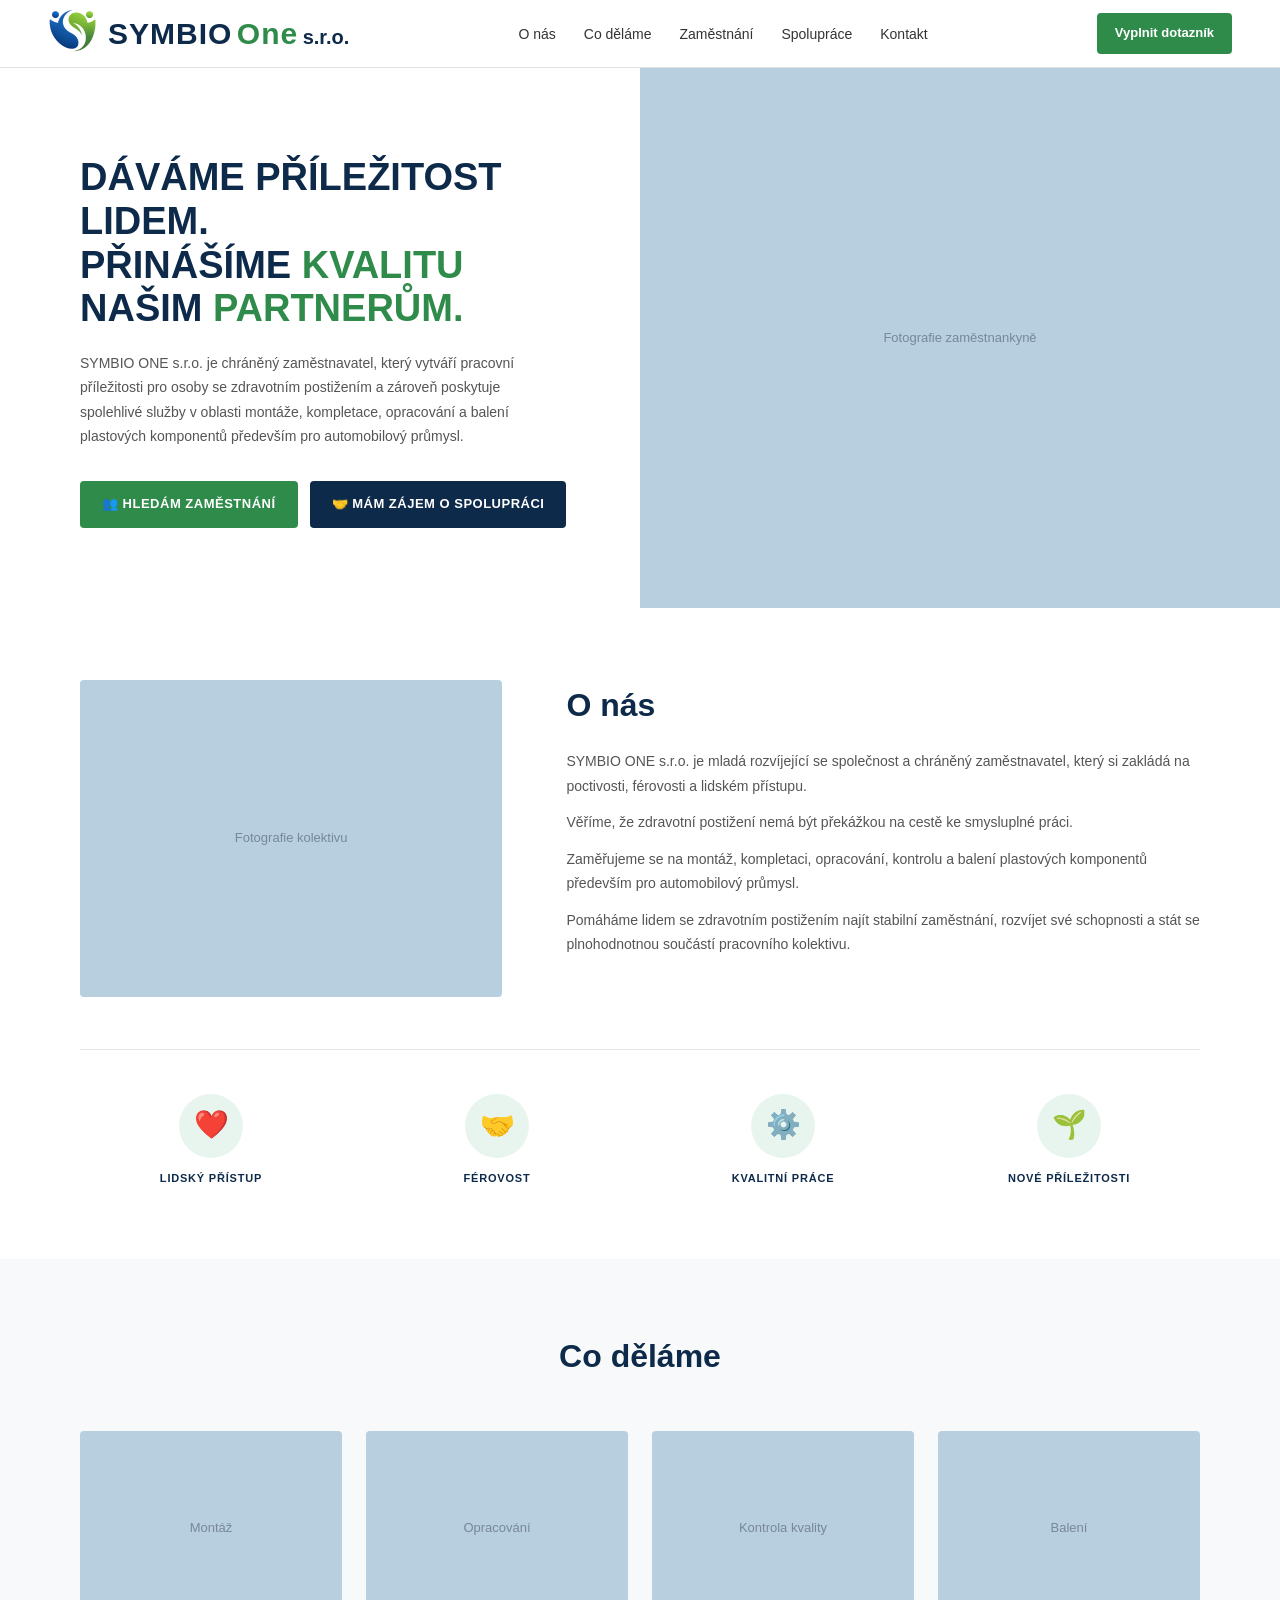
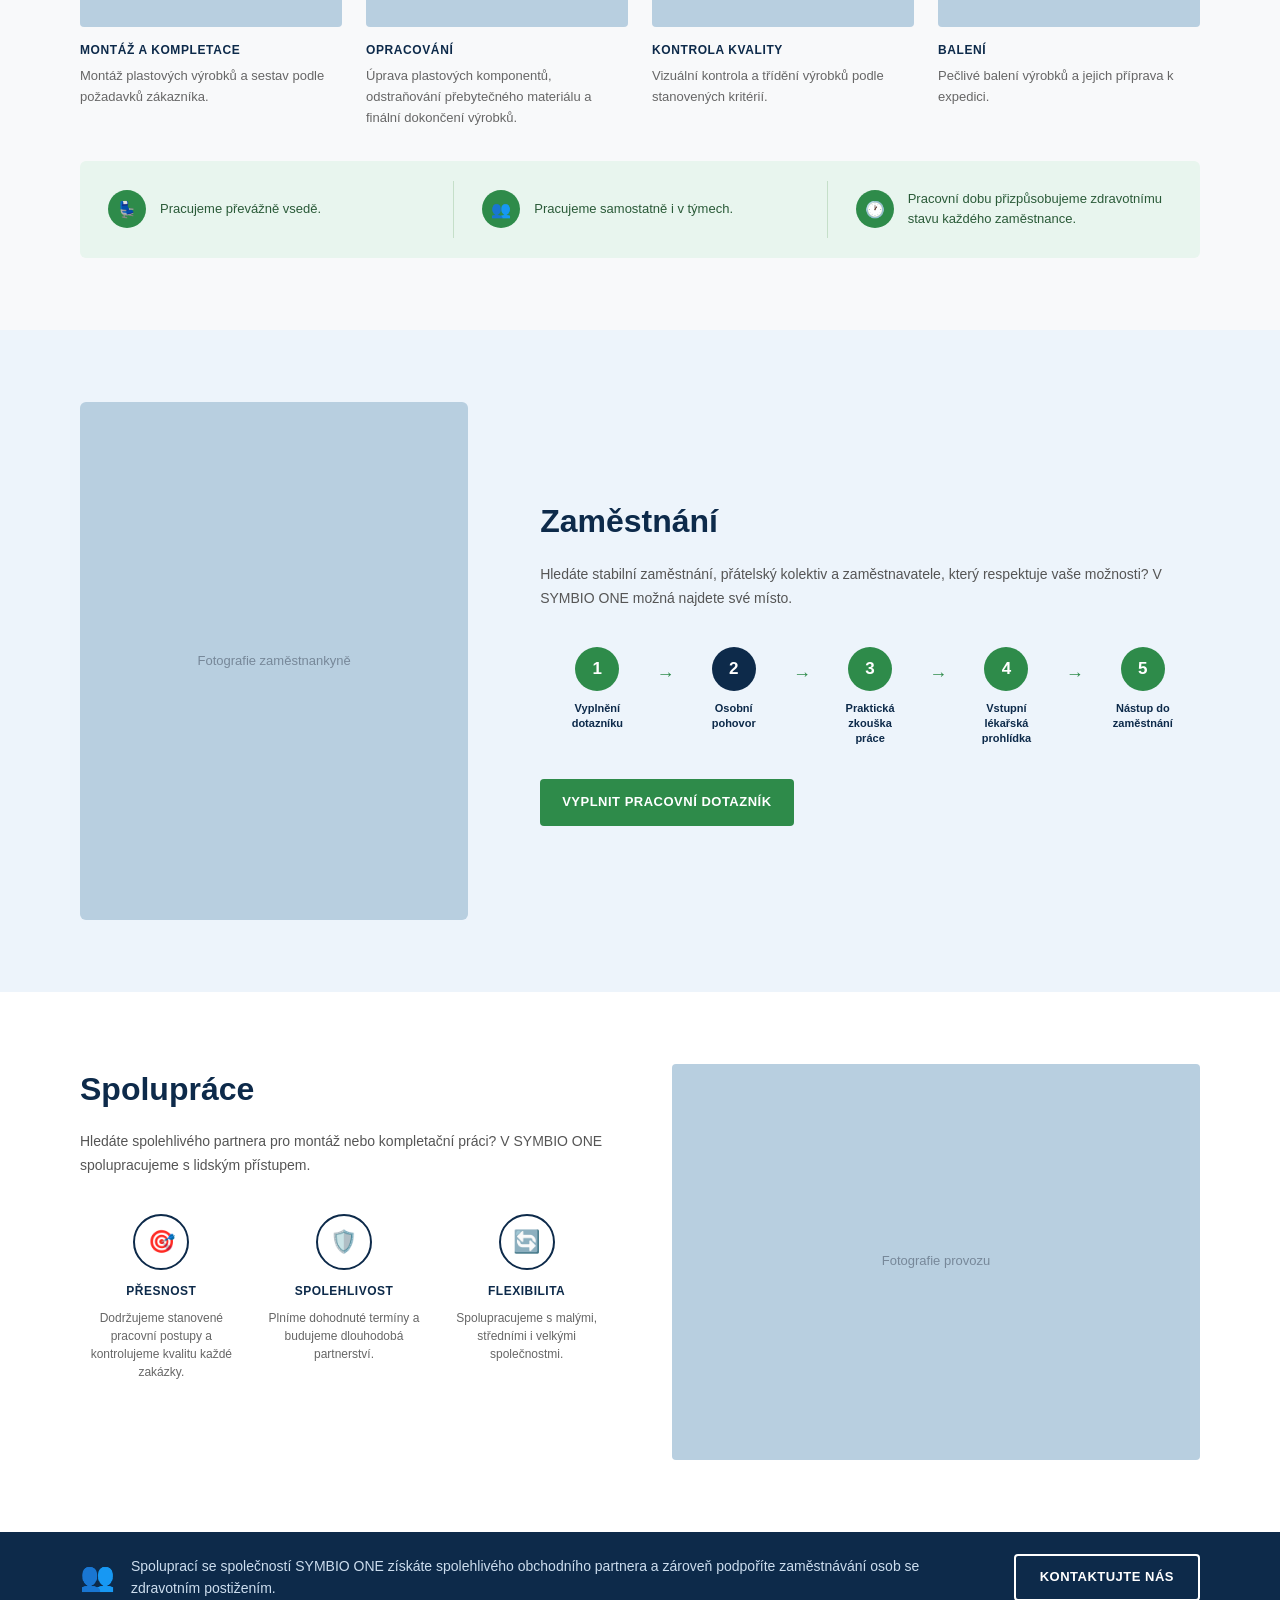
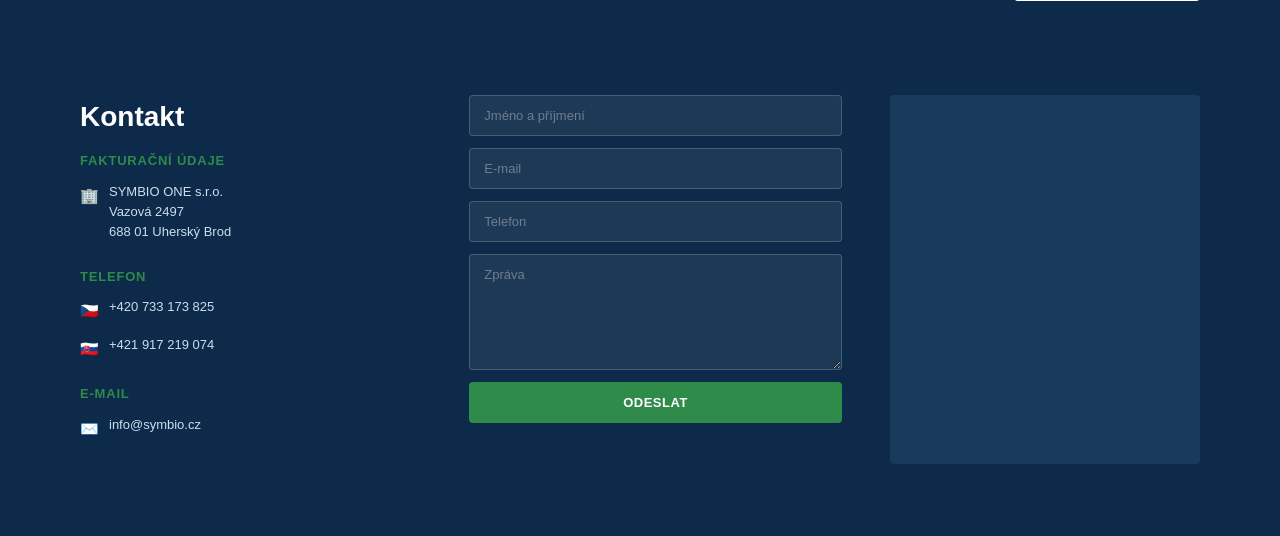
==== index.html @ 67e21099 "email fixed" ====
<!DOCTYPE html>
<html lang="cs">

<head>
    <meta charset="UTF-8">
    <meta name="viewport" content="width=device-width, initial-scale=1.0">
    <title>SYMBIO ONE s.r.o.</title>
    <link rel="stylesheet" href="style.css">
</head>

<body>

    <nav>
        <a href="#" class="nav-logo">
            <div class="nav-logo-icon"><img src="logo.png" alt="SYMBIO ONE Logo" /></div>
            <div class="nav-logo-text">
                <strong class="navy">SYMBIO</strong>
                <strong class="green">One</strong>
                <span class="navy">s.r.o.</span>
            </div>
        </a>
        <ul>
            <li><a href="onas.html">O nás</a></li>
            <li><a href="sluzby.html">Co děláme</a></li>
            <li><a href="zamestnanie.html">Zaměstnání</a></li>
            <li><a href="spolupraca.html">Spolupráce</a></li>
            <li><a href="kontakt.html">Kontakt</a></li>
        </ul>
        <a href="zamestnanie.html" class="nav-cta">Vyplnit dotazník</a>
    </nav>

    <!-- HERO -->
    <section class="hero">
        <div class="hero-left">
            <h1>
                Dáváme příležitost lidem.<br>
                Přinášíme <span class="accent">kvalitu</span><br>
                našim <span class="accent">partnerům.</span>
            </h1>
            <p>SYMBIO ONE s.r.o. je chráněný zaměstnavatel, který vytváří pracovní příležitosti pro osoby
                se zdravotním postižením a zároveň poskytuje spolehlivé služby v oblasti montáže, kompletace,
                opracování a balení plastových komponentů především pro automobilový průmysl.</p>
            <div class="hero-btns">
                <a href="zamestnanie.html" class="btn-green">👥 Hledám zaměstnání</a>
                <a href="spolupraca.html" class="btn-navy">🤝 Mám zájem o spolupráci</a>
            </div>
        </div>
        <div class="hero-right">
            <div class="photo-placeholder">Fotografie zaměstnankyně</div>
        </div>
    </section>

    <!-- O NÁS -->
    <section id="onas">
        <div class="onas-inner">
            <div class="onas-photo">
                <div class="photo-placeholder">Fotografie kolektivu</div>
            </div>
            <div class="onas-text">
                <h2>O nás</h2>
                <p>SYMBIO ONE s.r.o. je mladá rozvíjející se společnost a chráněný zaměstnavatel, který si zakládá
                    na poctivosti, férovosti a lidském přístupu.</p>
                <p>Věříme, že zdravotní postižení nemá být překážkou na cestě ke smysluplné práci.</p>
                <p>Zaměřujeme se na montáž, kompletaci, opracování, kontrolu a balení plastových komponentů
                    především pro automobilový průmysl.</p>
                <p>Pomáháme lidem se zdravotním postižením najít stabilní zaměstnání, rozvíjet své schopnosti
                    a stát se plnohodnotnou součástí pracovního kolektivu.</p>
            </div>
        </div>
        <div class="onas-icons">
            <div class="onas-icon-item">
                <div class="icon-circle">❤️</div>
                <span>Lidský přístup</span>
            </div>
            <div class="onas-icon-item">
                <div class="icon-circle">🤝</div>
                <span>Férovost</span>
            </div>
            <div class="onas-icon-item">
                <div class="icon-circle">⚙️</div>
                <span>Kvalitní práce</span>
            </div>
            <div class="onas-icon-item">
                <div class="icon-circle">🌱</div>
                <span>Nové příležitosti</span>
            </div>
        </div>
    </section>

    <!-- CO DĚLÁME -->
    <section id="sluzby">
        <h2>Co děláme</h2>
        <div class="sluzby-grid">
            <div class="sluzby-card">
                <div class="card-photo">
                    <div class="photo-placeholder">Montáž</div>
                </div>
                <h3>Montáž a kompletace</h3>
                <p>Montáž plastových výrobků a sestav podle požadavků zákazníka.</p>
            </div>
            <div class="sluzby-card">
                <div class="card-photo">
                    <div class="photo-placeholder">Opracování</div>
                </div>
                <h3>Opracování</h3>
                <p>Úprava plastových komponentů, odstraňování přebytečného materiálu a finální dokončení výrobků.</p>
            </div>
            <div class="sluzby-card">
                <div class="card-photo">
                    <div class="photo-placeholder">Kontrola kvality</div>
                </div>
                <h3>Kontrola kvality</h3>
                <p>Vizuální kontrola a třídění výrobků podle stanovených kritérií.</p>
            </div>
            <div class="sluzby-card">
                <div class="card-photo">
                    <div class="photo-placeholder">Balení</div>
                </div>
                <h3>Balení</h3>
                <p>Pečlivé balení výrobků a jejich příprava k expedici.</p>
            </div>
        </div>
        <div class="sluzby-chips">
            <div class="chip">
                <div class="chip-icon">💺</div>
                Pracujeme převážně vsedě.
            </div>
            <div class="chip">
                <div class="chip-icon">👥</div>
                Pracujeme samostatně i v týmech.
            </div>
            <div class="chip">
                <div class="chip-icon">🕐</div>
                Pracovní dobu přizpůsobujeme zdravotnímu stavu každého zaměstnance.
            </div>
        </div>
    </section>

    <!-- ZAMĚSTNÁNÍ -->
    <section id="zamestnanie">
        <div class="zamestnanie-photo">
            <div class="photo-placeholder">Fotografie zaměstnankyně</div>
        </div>
        <div class="zamestnanie-content">
            <h2>Zaměstnání</h2>
            <p>Hledáte stabilní zaměstnání, přátelský kolektiv a zaměstnavatele, který respektuje vaše možnosti?
                V SYMBIO ONE možná najdete své místo.</p>
            <div class="steps">
                <div class="step">
                    <div class="step-num">1</div>
                    <div class="step-label">Vyplnění dotazníku</div>
                </div>
                <div class="step-arrow">→</div>
                <div class="step">
                    <div class="step-num step-num--navy">2</div>
                    <div class="step-label">Osobní pohovor</div>
                </div>
                <div class="step-arrow">→</div>
                <div class="step">
                    <div class="step-num">3</div>
                    <div class="step-label">Praktická zkouška práce</div>
                </div>
                <div class="step-arrow">→</div>
                <div class="step">
                    <div class="step-num">4</div>
                    <div class="step-label">Vstupní lékařská prohlídka</div>
                </div>
                <div class="step-arrow">→</div>
                <div class="step">
                    <div class="step-num">5</div>
                    <div class="step-label">Nástup do zaměstnání</div>
                </div>
            </div>
            <a href="#kontakt" class="btn-green">Vyplnit pracovní dotazník</a>
        </div>
    </section>

    <!-- SPOLUPRÁCE -->
    <section id="spolupraca">
        <div class="spolupraca-inner">
            <div class="spolupraca-left">
                <h2>Spolupráce</h2>
                <p>Hledáte spolehlivého partnera pro montáž nebo kompletační práci?
                    V SYMBIO ONE spolupracujeme s lidským přístupem.</p>
                <div class="spolupraca-icons">
                    <div class="spolupraca-icon-item">
                        <div class="icon-circle">🎯</div>
                        <strong>Přesnost</strong>
                        <p>Dodržujeme stanovené pracovní postupy a kontrolujeme kvalitu každé zakázky.</p>
                    </div>
                    <div class="spolupraca-icon-item">
                        <div class="icon-circle">🛡️</div>
                        <strong>Spolehlivost</strong>
                        <p>Plníme dohodnuté termíny a budujeme dlouhodobá partnerství.</p>
                    </div>
                    <div class="spolupraca-icon-item">
                        <div class="icon-circle">🔄</div>
                        <strong>Flexibilita</strong>
                        <p>Spolupracujeme s malými, středními i velkými společnostmi.</p>
                    </div>
                </div>
            </div>
            <div class="spolupraca-photo">
                <div class="photo-placeholder">Fotografie provozu</div>
            </div>
        </div>
        <div class="spolupraca-bar">
            <div class="spolupraca-bar-content">
                <span class="bar-icon">👥</span>
                <p>Spoluprací se společností SYMBIO ONE získáte spolehlivého obchodního partnera
                    a zároveň podpoříte zaměstnávání osob se zdravotním postižením.</p>
            </div>
            <a href="#kontakt" class="btn-outline-white">Kontaktujte nás</a>
        </div>
    </section>

    <!-- KONTAKT -->
    <section id="kontakt">
        <div class="kontakt-info">
            <h2>Kontakt</h2>
            <div class="kontakt-section">
                <h3>Fakturační údaje</h3>
                <div class="kontakt-detail">
                    <span class="d-icon">🏢</span>
                    <span>SYMBIO ONE s.r.o.<br>Vazová 2497<br>688 01 Uherský Brod</span>
                </div>
            </div>
            <div class="kontakt-section">
                <h3>Telefon</h3>
                <div class="kontakt-detail">
                    <span class="d-icon">🇨🇿</span>
                    <span><a href="tel:+420733173825">+420 733 173 825</a></span>
                </div>
                <div class="kontakt-detail">
                    <span class="d-icon">🇸🇰</span>
                    <span><a href="tel:+421917219074">+421 917 219 074</a></span>
                </div>
            </div>
            <div class="kontakt-section">
                <h3>E-mail</h3>
                <div class="kontakt-detail">
                    <span class="d-icon">✉️</span>
                    <a href="mailto:info@symbio.cz">info@symbio.cz</a>
                </div>
            </div>
        </div>
        <form class="kontakt-form" action="#" method="post">
            <input type="text" name="name" placeholder="Jméno a příjmení" required>
            <input type="email" name="email" placeholder="E-mail" required>
            <input type="tel" name="phone" placeholder="Telefon">
            <textarea name="message" placeholder="Zpráva" rows="6"></textarea>
            <button type="submit">Odeslat</button>
        </form>
        <div class="kontakt-map">
            <iframe
                src="https://www.google.com/maps/embed?pb=!1m18!1m12!1m3!1d2627.893836826477!2d17.259!3d49.0299!2m3!1f0!2f0!3f0!3m2!1i1024!2i768!4f13.1!3m3!1m2!1s0x4715f5e3b3b3b3b3%3A0x1234567890abcdef!2sVazov%C3%A1%202497%2C%20688%2001%20Uhersk%C3%BD%20Brod!5e0!3m2!1scs!2scz!4v1234567890123"
                width="100%" height="100%" style="border:0;" allowfullscreen="" loading="lazy"
                referrerpolicy="no-referrer-when-downgrade"></iframe>
        </div>
    </section>

</body>

</html>
---- style.css ----
:root {
  --navy: #0d2a4a;
  --green: #2e8b4a;
  --green-dark: #236939;
  --bg-light: #edf4fb;
  --bg-green-light: #e8f5ee;
}

*,
*::before,
*::after {
  margin: 0;
  padding: 0;
  box-sizing: border-box;
}

body {
  font-family: "Segoe UI", Arial, sans-serif;
  color: #222;
  line-height: 1.6;
}

/* ─── NAV ─────────────────────────────────────── */
nav {
  position: sticky;
  top: 0;
  z-index: 100;
  background: #fff;
  border-bottom: 1px solid #e0e0e0;
  display: flex;
  align-items: center;
  justify-content: space-between;
  padding: 0 48px;
  height: 68px;
}

.nav-logo {
  display: flex;
  align-items: center;
  gap: 10px;
  text-decoration: none;
  flex-shrink: 0;
}

.nav-logo-icon img {
  width: 50px;
}

.nav-logo-text strong {
  font-size: 30px;
  font-weight: 900;
  letter-spacing: 1px;
}
.nav-logo-text span {
  font-weight: 700;
  font-size: 20px;
}

.nav-logo-text .navy {
  color: var(--navy);
}

.nav-logo-text .green {
  color: var(--green);
}

nav ul {
  list-style: none;
  display: flex;
  gap: 28px;
  align-items: center;
}

nav ul a {
  text-decoration: none;
  color: #333;
  font-size: 14px;
  font-weight: 500;
}

nav ul a:hover {
  color: var(--green);
}

.nav-cta {
  background: var(--green);
  color: #fff;
  text-decoration: none;
  padding: 10px 18px;
  border-radius: 4px;
  font-size: 13px;
  font-weight: 700;
  white-space: nowrap;
  flex-shrink: 0;
}

.nav-cta:hover {
  background: var(--green-dark);
}

/* ─── BUTTONS ─────────────────────────────────── */
.btn-green {
  display: inline-flex;
  align-items: center;
  gap: 8px;
  background: var(--green);
  color: #fff;
  text-decoration: none;
  padding: 13px 22px;
  border-radius: 4px;
  font-size: 13px;
  font-weight: 700;
  text-transform: uppercase;
  letter-spacing: 0.5px;
  white-space: nowrap;
}

.btn-green:hover {
  background: var(--green-dark);
}

.btn-navy {
  display: inline-flex;
  align-items: center;
  gap: 8px;
  background: var(--navy);
  color: #fff;
  text-decoration: none;
  padding: 13px 22px;
  border-radius: 4px;
  font-size: 13px;
  font-weight: 700;
  text-transform: uppercase;
  letter-spacing: 0.5px;
  white-space: nowrap;
}

.btn-navy:hover {
  opacity: 0.88;
}

.btn-outline-white {
  display: inline-block;
  border: 2px solid #fff;
  color: #fff;
  text-decoration: none;
  padding: 11px 24px;
  border-radius: 4px;
  font-size: 13px;
  font-weight: 700;
  text-transform: uppercase;
  letter-spacing: 0.5px;
  white-space: nowrap;
}

.btn-outline-white:hover {
  background: rgba(255, 255, 255, 0.12);
}

/* ─── PHOTO PLACEHOLDER ───────────────────────── */
.photo-placeholder {
  width: 100%;
  height: 100%;
  background: #b8cfe0;
  display: flex;
  align-items: center;
  justify-content: center;
  color: #789;
  font-size: 13px;
  text-align: center;
}

/* ─── HERO ────────────────────────────────────── */
.hero {
  display: grid;
  grid-template-columns: 1fr 1fr;
  min-height: 540px;
}

.hero-left {
  padding: 72px 64px 64px 80px;
  display: flex;
  flex-direction: column;
  justify-content: center;
  background: #fff;
}

.hero-left h1 {
  font-size: 38px;
  font-weight: 900;
  line-height: 1.15;
  color: var(--navy);
  text-transform: uppercase;
  margin-bottom: 20px;
}

.hero-left h1 .accent {
  color: var(--green);
}

.hero-left p {
  font-size: 14px;
  color: #555;
  line-height: 1.75;
  margin-bottom: 32px;
  max-width: 440px;
}

.hero-btns {
  display: flex;
  gap: 12px;
  flex-wrap: wrap;
}

.hero-right {
  overflow: hidden;
  min-height: 400px;
}

.hero-right img {
  width: 100%;
  height: 100%;
  object-fit: cover;
}

/* ─── O NÁS ───────────────────────────────────── */
#onas {
  padding: 72px 80px;
  scroll-margin-top: 68px;
}

.onas-inner {
  display: grid;
  grid-template-columns: 2fr 3fr;
  gap: 64px;
  margin-bottom: 52px;
  align-items: start;
}

.onas-photo {
  width: 100%;
  aspect-ratio: 4 / 3;
  border-radius: 4px;
  overflow: hidden;
}

.onas-photo img {
  width: 100%;
  height: 100%;
  object-fit: cover;
}

.onas-text h2 {
  font-size: 32px;
  font-weight: 700;
  color: var(--navy);
  margin-bottom: 18px;
}

.onas-text p {
  font-size: 14px;
  color: #555;
  line-height: 1.75;
  margin-bottom: 12px;
}

.onas-icons {
  display: grid;
  grid-template-columns: repeat(4, 1fr);
  gap: 24px;
  padding-top: 44px;
  border-top: 1px solid #e8e8e8;
}

.onas-icon-item {
  display: flex;
  flex-direction: column;
  align-items: center;
  text-align: center;
  gap: 12px;
}

.onas-icon-item .icon-circle {
  width: 64px;
  height: 64px;
  background: var(--bg-green-light);
  border-radius: 50%;
  display: flex;
  align-items: center;
  justify-content: center;
  font-size: 28px;
}

.onas-icon-item span {
  font-size: 11px;
  font-weight: 700;
  text-transform: uppercase;
  letter-spacing: 0.8px;
  color: var(--navy);
}

/* ─── ČO ROBÍME ───────────────────────────────── */
#sluzby {
  padding: 72px 80px;
  background: #f8f9fa;
  scroll-margin-top: 68px;
}

#sluzby h2 {
  font-size: 32px;
  font-weight: 700;
  color: var(--navy);
  text-align: center;
  margin-bottom: 48px;
}

.sluzby-grid {
  display: grid;
  grid-template-columns: repeat(4, 1fr);
  gap: 24px;
  margin-bottom: 32px;
}

.sluzby-card .card-photo {
  width: 100%;
  aspect-ratio: 4 / 3;
  border-radius: 4px;
  overflow: hidden;
  margin-bottom: 14px;
}

.sluzby-card .card-photo img {
  width: 100%;
  height: 100%;
  object-fit: cover;
}

.sluzby-card h3 {
  font-size: 12px;
  font-weight: 700;
  text-transform: uppercase;
  letter-spacing: 0.6px;
  color: var(--navy);
  margin-bottom: 6px;
}

.sluzby-card p {
  font-size: 13px;
  color: #666;
  line-height: 1.6;
}

.sluzby-chips {
  display: grid;
  grid-template-columns: repeat(3, 1fr);
  background: var(--bg-green-light);
  border-radius: 6px;
  padding: 20px 0;
}

.chip {
  display: flex;
  align-items: center;
  gap: 14px;
  font-size: 13px;
  color: #2a5a38;
  font-weight: 500;
  padding: 8px 28px;
}

.chip + .chip {
  border-left: 1px solid #c5dfc9;
}

.chip-icon {
  width: 38px;
  height: 38px;
  background: var(--green);
  border-radius: 50%;
  display: flex;
  align-items: center;
  justify-content: center;
  color: #fff;
  font-size: 16px;
  flex-shrink: 0;
}

/* ─── ZAMESTNANIE ─────────────────────────────── */
#zamestnanie {
  padding: 72px 80px;
  background: var(--bg-light);
  display: grid;
  grid-template-columns: 1fr 1.7fr;
  gap: 72px;
  align-items: center;
  scroll-margin-top: 68px;
}

.zamestnanie-photo {
  width: 100%;
  aspect-ratio: 3 / 4;
  border-radius: 6px;
  overflow: hidden;
}

.zamestnanie-photo img {
  width: 100%;
  height: 100%;
  object-fit: cover;
}

.zamestnanie-content h2 {
  font-size: 32px;
  font-weight: 700;
  color: var(--navy);
  margin-bottom: 14px;
}

.zamestnanie-content > p {
  font-size: 14px;
  color: #555;
  line-height: 1.75;
  margin-bottom: 36px;
}

.steps {
  display: flex;
  align-items: flex-start;
  margin-bottom: 32px;
}

.step {
  display: flex;
  flex-direction: column;
  align-items: center;
  text-align: center;
  flex: 1;
}

.step-num {
  width: 44px;
  height: 44px;
  border-radius: 50%;
  background: var(--green);
  color: #fff;
  font-size: 17px;
  font-weight: 700;
  display: flex;
  align-items: center;
  justify-content: center;
  margin-bottom: 10px;
  flex-shrink: 0;
}

.step-num--navy {
  background: var(--navy);
}

.step-label {
  font-size: 11px;
  color: var(--navy);
  font-weight: 600;
  max-width: 72px;
  line-height: 1.4;
}

.step-arrow {
  color: var(--green);
  font-size: 18px;
  margin-top: 13px;
  flex-shrink: 0;
  padding: 0 2px;
}

/* ─── SPOLUPRÁCA ──────────────────────────────── */
#spolupraca {
  scroll-margin-top: 68px;
}

.spolupraca-inner {
  padding: 72px 80px;
  display: grid;
  grid-template-columns: 1fr 1fr;
  gap: 64px;
  align-items: start;
}

.spolupraca-left h2 {
  font-size: 32px;
  font-weight: 700;
  color: var(--navy);
  margin-bottom: 14px;
}

.spolupraca-left > p {
  font-size: 14px;
  color: #555;
  line-height: 1.75;
  margin-bottom: 36px;
}

.spolupraca-icons {
  display: grid;
  grid-template-columns: repeat(3, 1fr);
  gap: 20px;
}

.spolupraca-icon-item {
  display: flex;
  flex-direction: column;
  align-items: center;
  text-align: center;
  gap: 8px;
}

.spolupraca-icon-item .icon-circle {
  width: 56px;
  height: 56px;
  border: 2px solid var(--navy);
  border-radius: 50%;
  display: flex;
  align-items: center;
  justify-content: center;
  font-size: 22px;
  margin-bottom: 4px;
}

.spolupraca-icon-item strong {
  font-size: 12px;
  font-weight: 700;
  text-transform: uppercase;
  letter-spacing: 0.5px;
  color: var(--navy);
}

.spolupraca-icon-item p {
  font-size: 12px;
  color: #666;
  line-height: 1.5;
}

.spolupraca-photo {
  width: 100%;
  aspect-ratio: 4 / 3;
  border-radius: 4px;
  overflow: hidden;
}

.spolupraca-photo img {
  width: 100%;
  height: 100%;
  object-fit: cover;
}

.spolupraca-bar {
  background: var(--navy);
  padding: 22px 80px;
  display: flex;
  align-items: center;
  justify-content: space-between;
  gap: 40px;
}

.spolupraca-bar-content {
  display: flex;
  align-items: center;
  gap: 16px;
}

.spolupraca-bar-content .bar-icon {
  font-size: 28px;
  flex-shrink: 0;
}

.spolupraca-bar-content p {
  color: #cde;
  font-size: 14px;
  line-height: 1.6;
}

/* ─── KONTAKT ─────────────────────────────────── */
#kontakt {
  background: var(--navy);
  padding: 72px 80px;
  display: grid;
  grid-template-columns: 1.1fr 1.2fr 1fr;
  gap: 48px;
  scroll-margin-top: 68px;
}

.kontakt-info h2 {
  font-size: 28px;
  font-weight: 700;
  color: #fff;
  margin-bottom: 12px;
}

.kontakt-info > p {
  font-size: 13px;
  color: #9ab8cc;
  line-height: 1.75;
  margin-bottom: 28px;
}

.kontakt-detail {
  display: flex;
  align-items: flex-start;
  gap: 10px;
  margin-bottom: 12px;
  font-size: 13px;
  color: #cde;
  line-height: 1.55;
}

.kontakt-detail .d-icon {
  color: var(--green);
  font-size: 15px;
  flex-shrink: 0;
  margin-top: 2px;
}

.kontakt-detail a {
  color: #cde;
  text-decoration: none;
}

.kontakt-detail a:hover {
  color: #fff;
}

.kontakt-section {
  margin-bottom: 24px;
}

.kontakt-section h3 {
  font-size: 13px;
  font-weight: 700;
  text-transform: uppercase;
  letter-spacing: 0.8px;
  color: var(--green);
  margin-bottom: 10px;
}

.kontakt-form {
  display: flex;
  flex-direction: column;
  gap: 12px;
}

.kontakt-form input,
.kontakt-form textarea {
  background: rgba(255, 255, 255, 0.07);
  border: 1px solid rgba(255, 255, 255, 0.18);
  border-radius: 4px;
  padding: 12px 14px;
  font-size: 13px;
  color: #fff;
  font-family: inherit;
  outline: none;
}

.kontakt-form input::placeholder,
.kontakt-form textarea::placeholder {
  color: rgba(255, 255, 255, 0.35);
}

.kontakt-form input:focus,
.kontakt-form textarea:focus {
  border-color: var(--green);
}

.kontakt-form textarea {
  resize: vertical;
  min-height: 104px;
}

.kontakt-form button {
  background: var(--green);
  color: #fff;
  border: none;
  padding: 13px;
  border-radius: 4px;
  font-size: 13px;
  font-weight: 700;
  text-transform: uppercase;
  letter-spacing: 0.5px;
  cursor: pointer;
  font-family: inherit;
}

.kontakt-form button:hover {
  background: var(--green-dark);
}

.kontakt-map {
  background: #1a3a5c;
  border-radius: 4px;
  display: flex;
  align-items: center;
  justify-content: center;
  font-size: 48px;
  min-height: 220px;
}

/* ─── GENERIC SUB-PAGES ───────────────────────── */
.page-hero {
  background: var(--navy);
  padding: 72px 80px 56px;
}

.page-hero h1 {
  font-size: 40px;
  font-weight: 900;
  color: #fff;
  text-transform: uppercase;
  margin-bottom: 16px;
}

.page-hero p {
  font-size: 15px;
  color: #9ab8cc;
  max-width: 680px;
  line-height: 1.75;
}

.page-hero strong {
  color: #fff;
}

.page-content {
  padding: 56px 80px;
}

.page-content > p:first-child {
  font-size: 16px;
  color: #333;
}

.page-content h2 {
  font-size: 20px;
  font-weight: 700;
  color: var(--navy);
  margin-bottom: 12px;
  margin-top: 48px;
  padding-left: 14px;
  border-left: 3px solid var(--green);
}

.page-content h2:first-child {
  margin-top: 0;
}

.page-content p {
  font-size: 15px;
  color: #444;
  margin-bottom: 16px;
  max-width: 720px;
  line-height: 1.75;
}

.values-list {
  list-style: none;
  display: flex;
  flex-direction: column;
  gap: 12px;
  margin-bottom: 40px;
}

.values-list li {
  display: flex;
  align-items: center;
  gap: 10px;
  font-size: 15px;
  color: #222;
}

.values-list .icon {
  font-size: 20px;
  width: 28px;
  text-align: center;
}

.cta-box {
  background: #f4f7fb;
  border-radius: 6px;
  padding: 40px;
  margin-top: 48px;
  max-width: 640px;
}

.cta-box h2 {
  font-size: 20px;
  font-weight: 700;
  margin-bottom: 12px;
  color: var(--navy);
  margin-top: 0;
}

.cta-box p {
  font-size: 15px;
  color: #444;
  margin-bottom: 24px;
}

.services-grid {
  display: grid;
  grid-template-columns: repeat(auto-fit, minmax(240px, 1fr));
  gap: 24px;
  margin-top: 40px;
}

.service-card {
  background: #f4f7fb;
  border-radius: 6px;
  padding: 32px 28px;
}

.service-card .service-icon {
  font-size: 32px;
  margin-bottom: 16px;
}

.service-card h3 {
  font-size: 18px;
  font-weight: 700;
  margin-bottom: 10px;
  color: var(--navy);
}

.service-card p {
  font-size: 14px;
  color: #555;
}

/* ─── MOBILE / TABLET RESPONSIVE ─────────────── */
@media (max-width: 980px) {
  nav {
    padding: 16px 24px;
    height: auto;
    flex-wrap: wrap;
    gap: 12px;
  }

  nav ul {
    order: 3;
    width: 100%;
    justify-content: center;
    flex-wrap: wrap;
    gap: 14px;
  }

  .nav-cta {
    width: 100%;
    text-align: center;
  }

  .hero {
    grid-template-columns: 1fr;
  }

  .hero-left {
    padding: 56px 32px 48px;
  }

  .hero-right {
    min-height: 280px;
  }

  .onas-inner,
  #zamestnanie,
  .spolupraca-inner,
  #kontakt {
    grid-template-columns: 1fr;
  }

  #onas,
  #sluzby,
  #zamestnanie,
  .spolupraca-inner,
  .spolupraca-bar,
  #kontakt,
  .page-hero,
  .page-content {
    padding-left: 24px;
    padding-right: 24px;
  }

  .onas-icons {
    grid-template-columns: repeat(2, 1fr);
  }

  .sluzby-grid {
    grid-template-columns: repeat(2, 1fr);
  }

  .spolupraca-icons {
    grid-template-columns: repeat(2, 1fr);
  }

  .spolupraca-bar {
    flex-direction: column;
    align-items: flex-start;
    gap: 16px;
  }

  .steps {
    flex-wrap: wrap;
    gap: 16px;
  }

  .step-arrow {
    display: none;
  }

  .step {
    flex: 1 1 110px;
  }
}

@media (max-width: 760px) {
  body {
    font-size: 15px;
  }

  .hero-left h1,
  .onas-text h2,
  #sluzby h2,
  .zamestnanie-content h2,
  .spolupraca-left h2,
  .kontakt-info h2,
  .page-hero h1 {
    font-size: 28px;
  }

  .hero-btns,
  .btn-green,
  .btn-navy,
  .btn-outline-white {
    width: 100%;
  }

  .hero-btns {
    flex-direction: column;
  }

  .btn-green,
  .btn-navy,
  .btn-outline-white {
    justify-content: center;
    text-align: center;
  }

  .onas-icons,
  .sluzby-grid,
  .spolupraca-icons,
  .sluzby-chips {
    grid-template-columns: 1fr;
  }

  .chip + .chip {
    border-left: none;
    border-top: 1px solid #c5dfc9;
  }

  .chip {
    padding: 10px 18px;
  }

  .page-hero {
    padding-top: 48px;
    padding-bottom: 40px;
  }

  .page-content {
    padding-top: 40px;
    padding-bottom: 40px;
  }

  .cta-box {
    padding: 24px;
  }
}

@media (max-width: 560px) {
  nav {
    padding: 14px 16px;
  }

  nav ul {
    gap: 10px 14px;
  }

  nav ul a {
    font-size: 13px;
  }

  .hero-left,
  #onas,
  #sluzby,
  #zamestnanie,
  .spolupraca-inner,
  .spolupraca-bar,
  #kontakt,
  .page-hero,
  .page-content {
    padding-left: 16px;
    padding-right: 16px;
  }

  .hero-left h1 {
    font-size: 24px;
  }

  .hero-left p,
  .onas-text p,
  .sluzby-card p,
  .zamestnanie-content > p,
  .spolupraca-left > p,
  .spolupraca-bar-content p,
  .kontakt-info > p,
  .page-hero p,
  .page-content p {
    font-size: 14px;
  }

  .step-num {
    width: 40px;
    height: 40px;
    font-size: 15px;
  }

  .step-label {
    font-size: 10px;
  }

  .kontakt-form input,
  .kontakt-form textarea,
  .kontakt-form button {
    font-size: 14px;
  }

  .kontakt-map {
    min-height: 160px;
    font-size: 36px;
  }
}
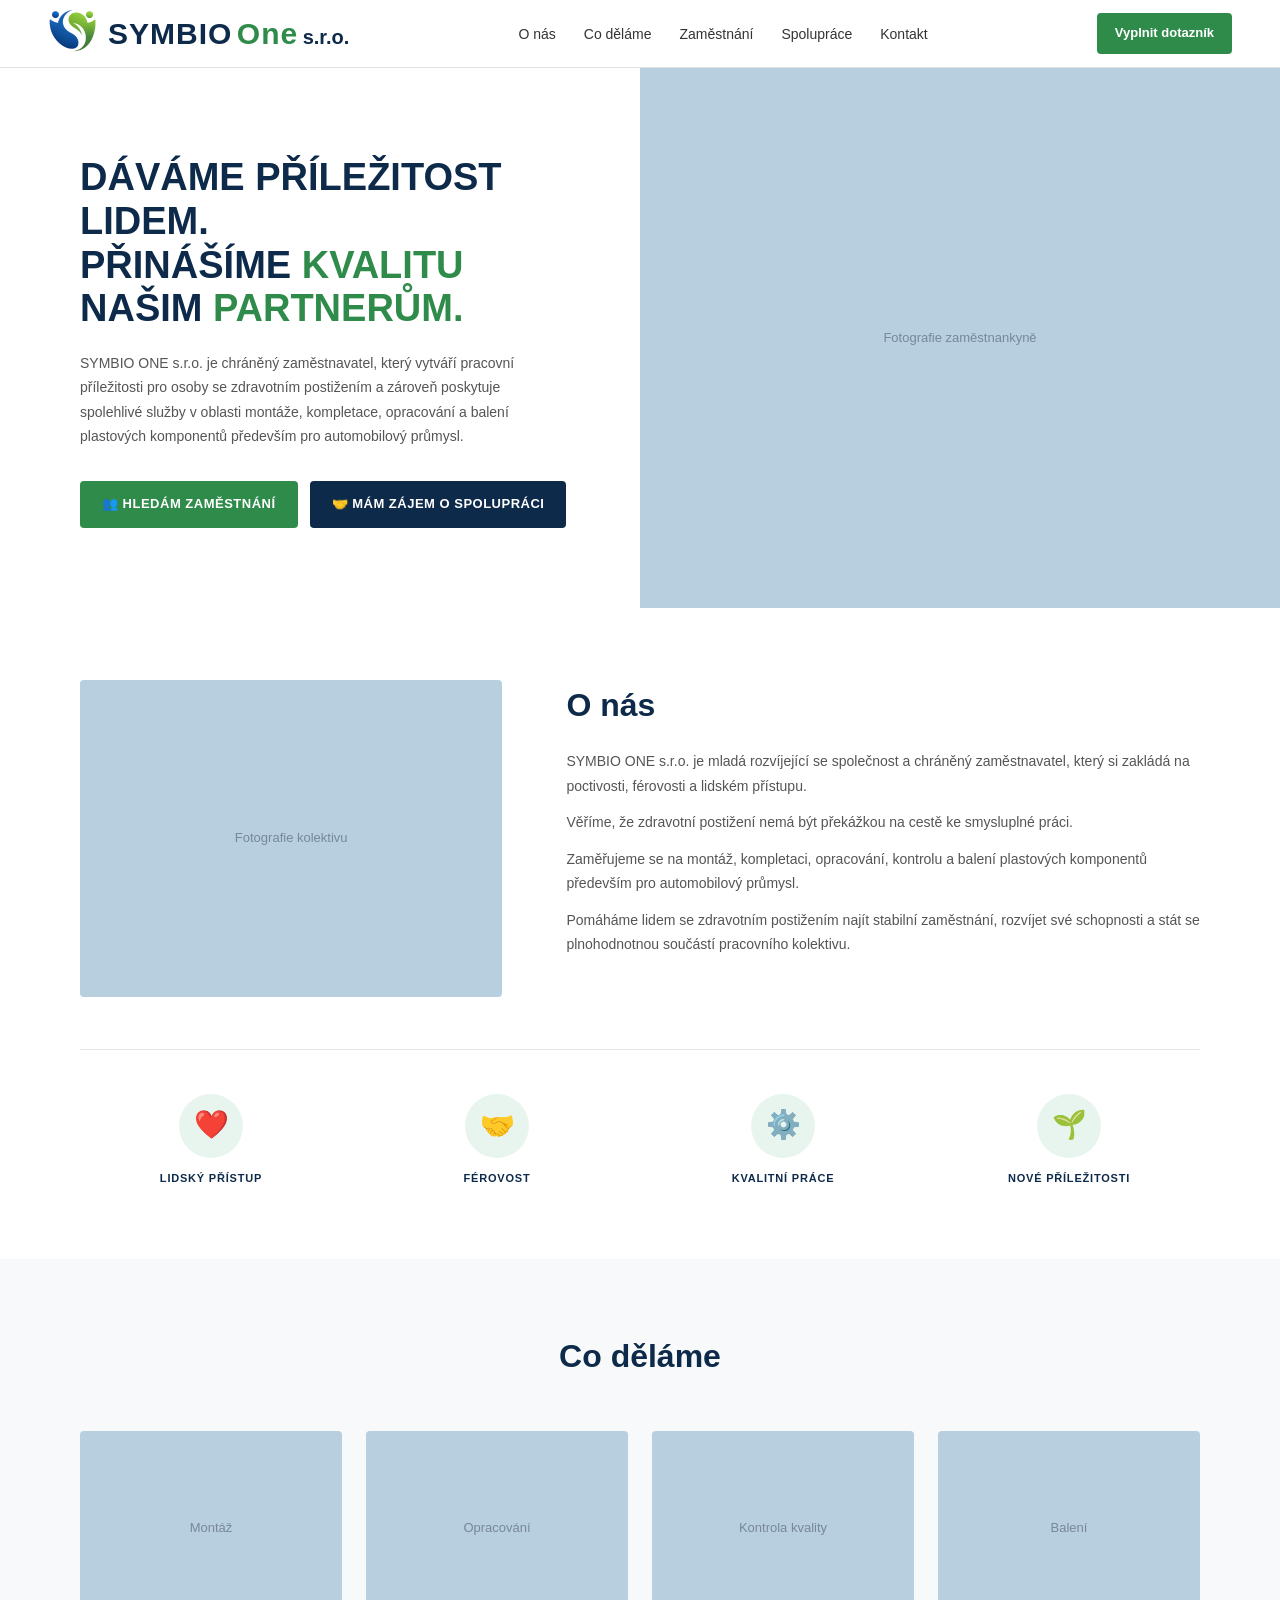
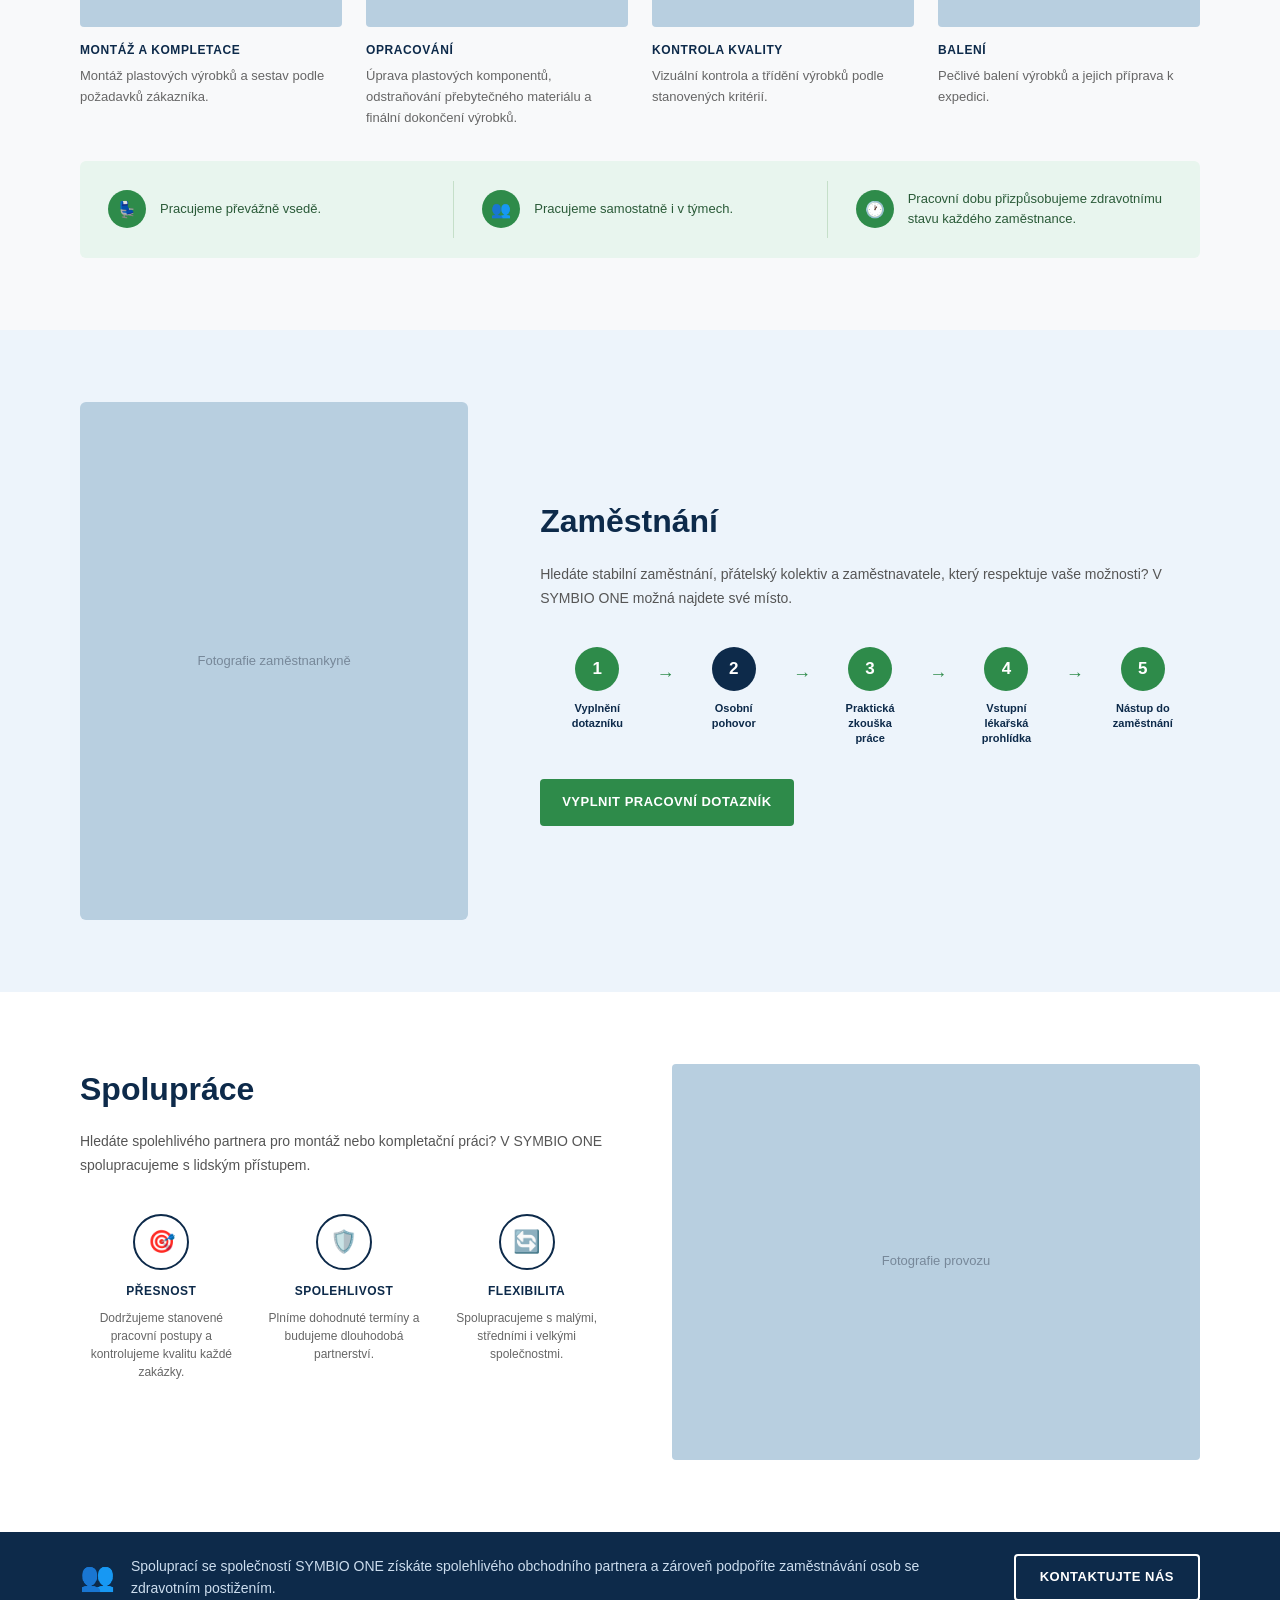
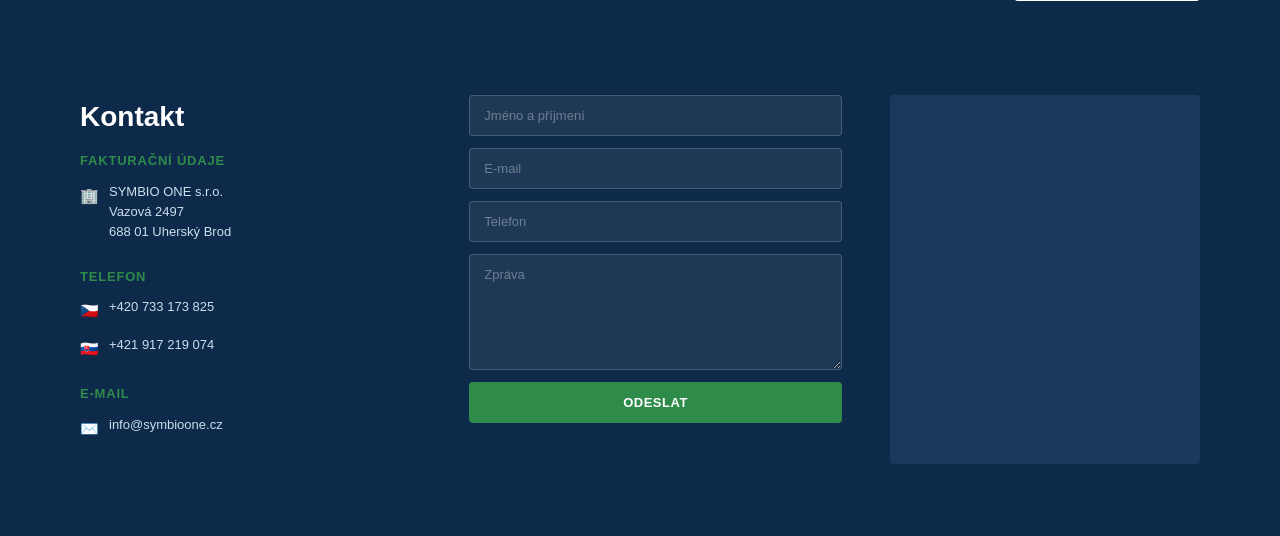
==== commit d34a7c4f: "emai change" ====
--- a/index.html
+++ b/index.html
@@ -240,17 +240,37 @@
                 <h3>E-mail</h3>
                 <div class="kontakt-detail">
                     <span class="d-icon">✉️</span>
-                    <a href="mailto:info@symbio.cz">info@symbio.cz</a>
-                </div>
-            </div>
-        </div>
-        <form class="kontakt-form" action="#" method="post">
+                    <a href="mailto:info@symbioone.cz">info@symbioone.cz</a>
+                </div>
+            </div>
+        </div>
+        <div id="form-status" class="form-status" style="display:none"></div>
+        <form class="kontakt-form" action="send.php" method="post">
+            <input type="hidden" name="return_url" value="index.html">
             <input type="text" name="name" placeholder="Jméno a příjmení" required>
             <input type="email" name="email" placeholder="E-mail" required>
             <input type="tel" name="phone" placeholder="Telefon">
             <textarea name="message" placeholder="Zpráva" rows="6"></textarea>
             <button type="submit">Odeslat</button>
         </form>
+
+        <script>
+            const p = new URLSearchParams(location.search);
+            if (p.has('status')) {
+                const el = document.getElementById('form-status');
+                el.style.display = 'block';
+                if (p.get('status') === 'ok') {
+                    el.classList.add('form-status--ok');
+                    el.textContent = '✅ Zpráva byla odeslána. Brzy se ozveme!';
+                } else {
+                    el.classList.add('form-status--error');
+                    el.textContent = '❌ Odeslání se nezdařilo. Zkuste to prosím znovu.';
+                }
+                // Scroll to message and auto-hide after 5 s
+                el.scrollIntoView({ behavior: 'smooth', block: 'center' });
+                setTimeout(() => { el.style.display = 'none'; }, 5000);
+            }
+        </script>
         <div class="kontakt-map">
             <iframe
                 src="https://www.google.com/maps/embed?pb=!1m18!1m12!1m3!1d2627.893836826477!2d17.259!3d49.0299!2m3!1f0!2f0!3f0!3m2!1i1024!2i768!4f13.1!3m3!1m2!1s0x4715f5e3b3b3b3b3%3A0x1234567890abcdef!2sVazov%C3%A1%202497%2C%20688%2001%20Uhersk%C3%BD%20Brod!5e0!3m2!1scs!2scz!4v1234567890123"
--- a/style.css
+++ b/style.css
@@ -690,6 +690,26 @@
 
 .kontakt-form button:hover {
   background: var(--green-dark);
+}
+
+.form-status {
+  padding: 12px 16px;
+  border-radius: 4px;
+  font-size: 13px;
+  font-weight: 600;
+  margin-bottom: 16px;
+}
+
+.form-status--ok {
+  background: rgba(46, 139, 74, 0.2);
+  color: #a8f0be;
+  border: 1px solid rgba(46, 139, 74, 0.4);
+}
+
+.form-status--error {
+  background: rgba(200, 50, 50, 0.2);
+  color: #f5b8b8;
+  border: 1px solid rgba(200, 50, 50, 0.4);
 }
 
 .kontakt-map {
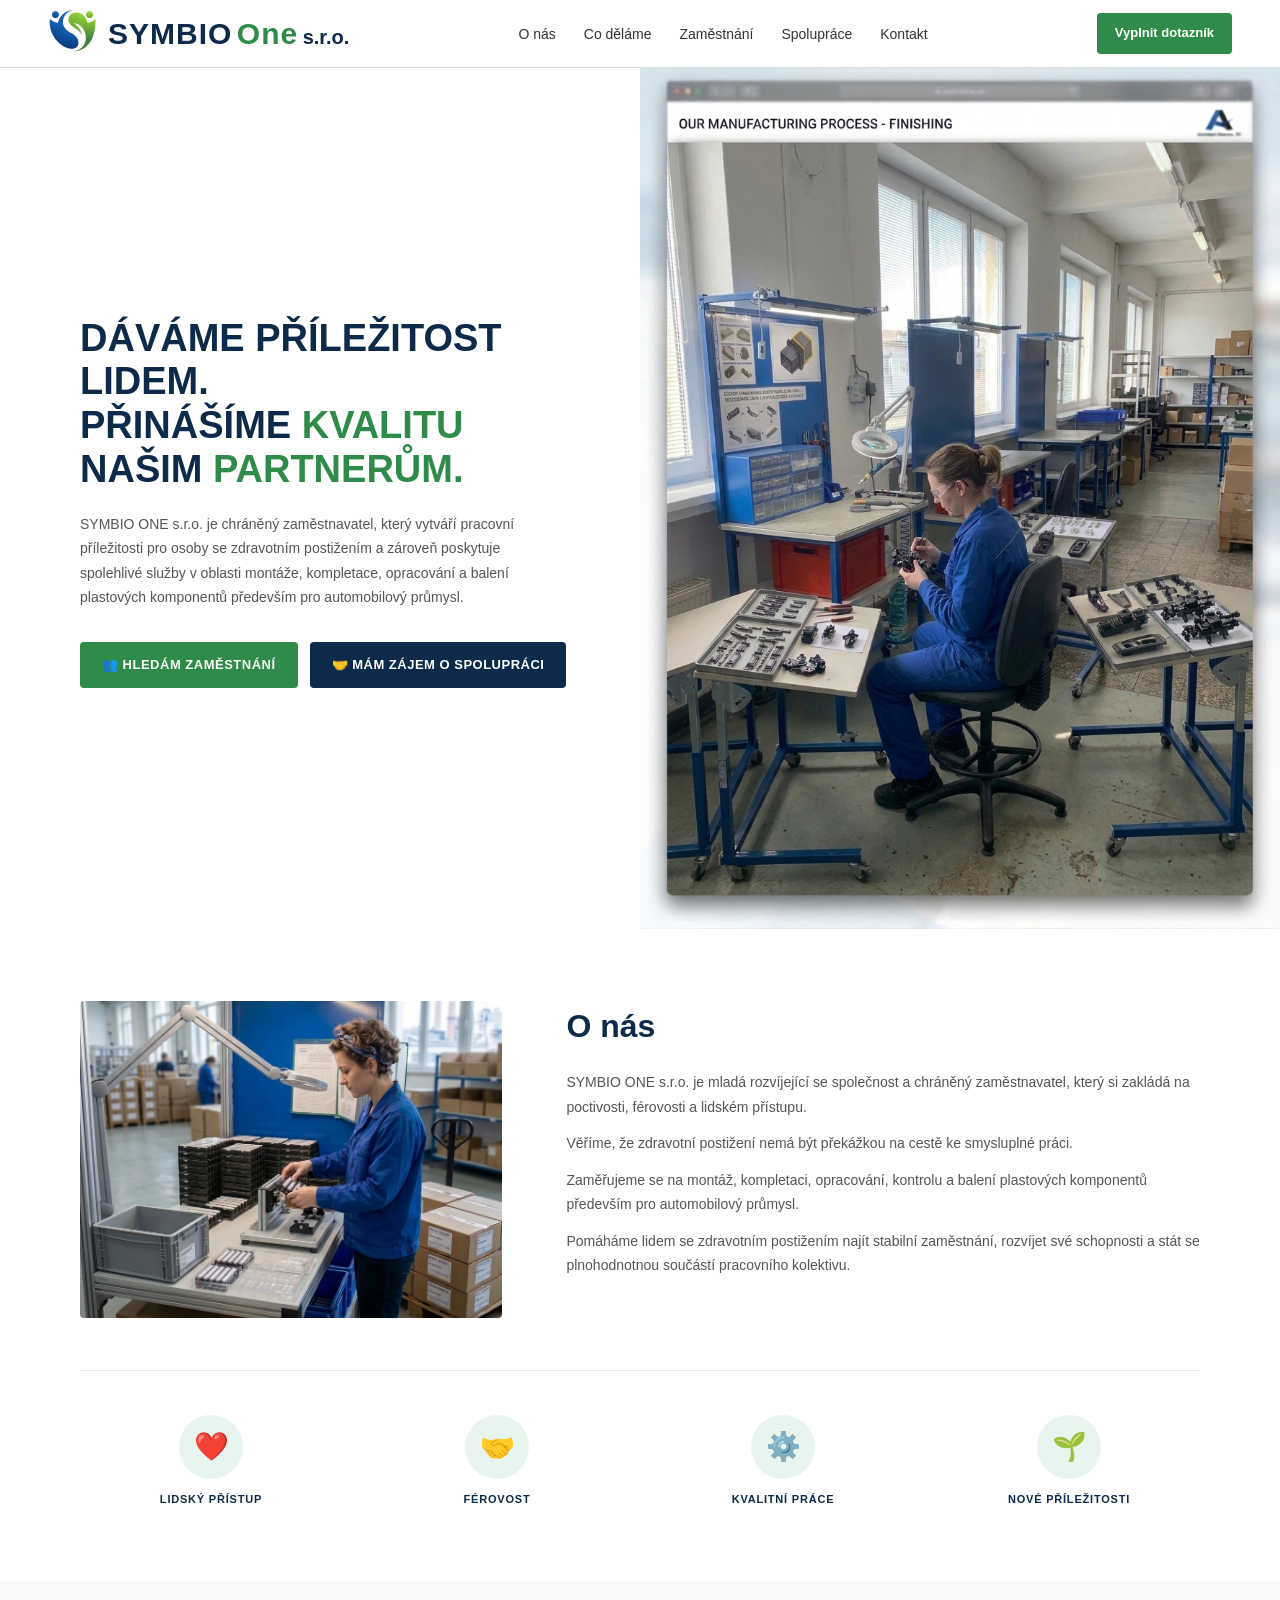
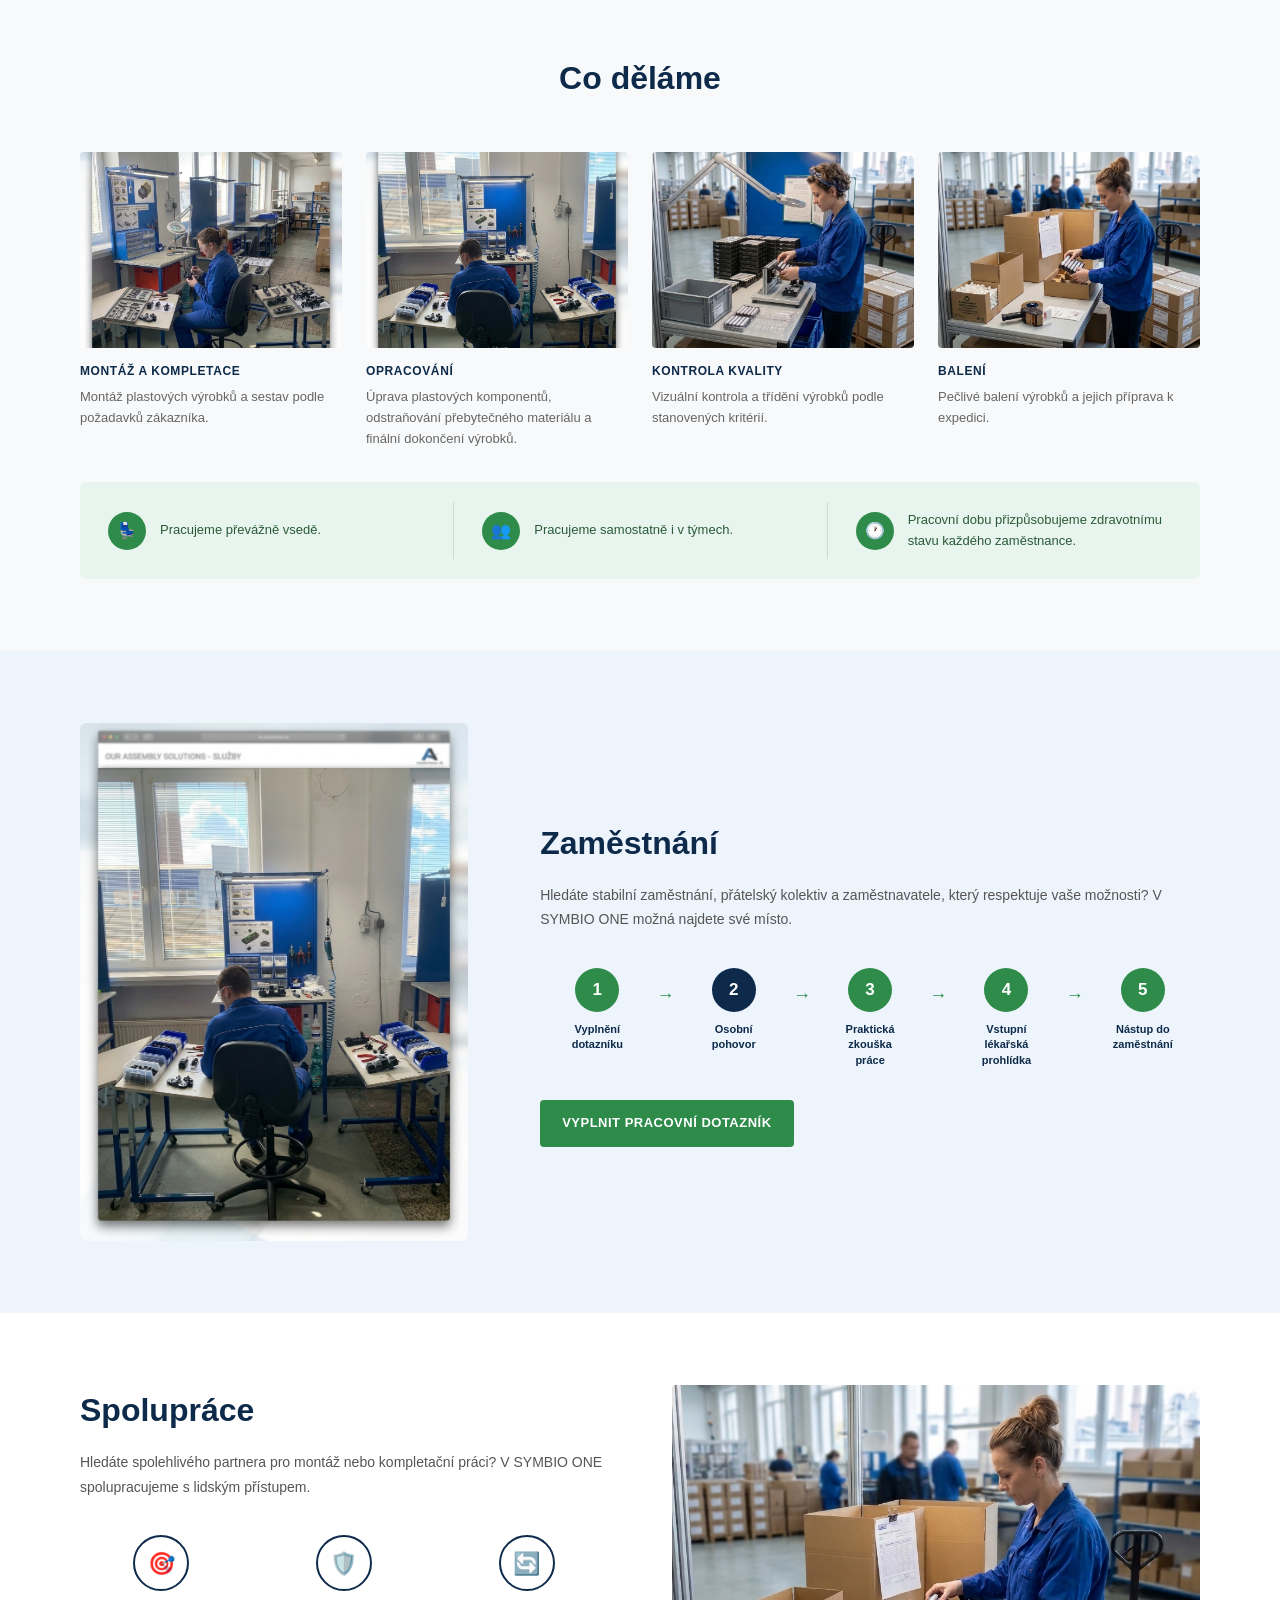
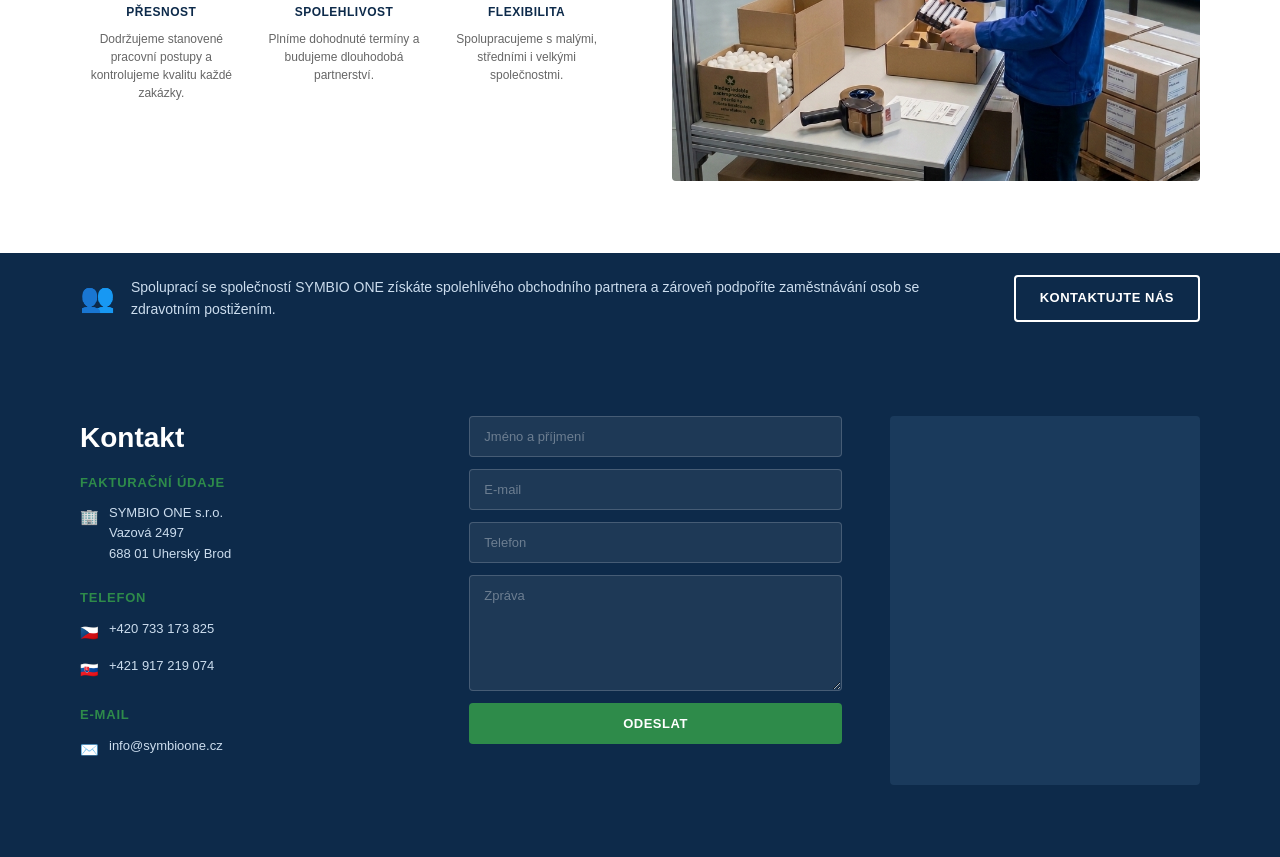
==== commit c6fd4d95: "img" ====
--- a/index.html
+++ b/index.html
@@ -46,7 +46,7 @@
             </div>
         </div>
         <div class="hero-right">
-            <div class="photo-placeholder">Fotografie zaměstnankyně</div>
+            <img src="images/montaz.jfif" alt="Montáž plastových komponentů">
         </div>
     </section>
 
@@ -54,7 +54,7 @@
     <section id="onas">
         <div class="onas-inner">
             <div class="onas-photo">
-                <div class="photo-placeholder">Fotografie kolektivu</div>
+                <img src="images/kontrola.jfif" alt="Kontrola kvality plastových komponentů">
             </div>
             <div class="onas-text">
                 <h2>O nás</h2>
@@ -93,28 +93,28 @@
         <div class="sluzby-grid">
             <div class="sluzby-card">
                 <div class="card-photo">
-                    <div class="photo-placeholder">Montáž</div>
+                    <img src="images/montaz.jfif" alt="Montáž a kompletace">
                 </div>
                 <h3>Montáž a kompletace</h3>
                 <p>Montáž plastových výrobků a sestav podle požadavků zákazníka.</p>
             </div>
             <div class="sluzby-card">
                 <div class="card-photo">
-                    <div class="photo-placeholder">Opracování</div>
+                    <img src="images/opracovani.jfif" alt="Opracování">
                 </div>
                 <h3>Opracování</h3>
                 <p>Úprava plastových komponentů, odstraňování přebytečného materiálu a finální dokončení výrobků.</p>
             </div>
             <div class="sluzby-card">
                 <div class="card-photo">
-                    <div class="photo-placeholder">Kontrola kvality</div>
+                    <img src="images/kontrola.jfif" alt="Kontrola kvality">
                 </div>
                 <h3>Kontrola kvality</h3>
                 <p>Vizuální kontrola a třídění výrobků podle stanovených kritérií.</p>
             </div>
             <div class="sluzby-card">
                 <div class="card-photo">
-                    <div class="photo-placeholder">Balení</div>
+                    <img src="images/baleni.jfif" alt="Balení">
                 </div>
                 <h3>Balení</h3>
                 <p>Pečlivé balení výrobků a jejich příprava k expedici.</p>
@@ -139,7 +139,7 @@
     <!-- ZAMĚSTNÁNÍ -->
     <section id="zamestnanie">
         <div class="zamestnanie-photo">
-            <div class="photo-placeholder">Fotografie zaměstnankyně</div>
+            <img src="images/opracovani.jfif" alt="Opracování plastových komponentů">
         </div>
         <div class="zamestnanie-content">
             <h2>Zaměstnání</h2>
@@ -201,7 +201,7 @@
                 </div>
             </div>
             <div class="spolupraca-photo">
-                <div class="photo-placeholder">Fotografie provozu</div>
+                <img src="images/baleni.jfif" alt="Balení plastových komponentů">
             </div>
         </div>
         <div class="spolupraca-bar">
@@ -267,7 +267,6 @@
                     el.textContent = '❌ Odeslání se nezdařilo. Zkuste to prosím znovu.';
                 }
                 // Scroll to message and auto-hide after 5 s
-                el.scrollIntoView({ behavior: 'smooth', block: 'center' });
                 setTimeout(() => { el.style.display = 'none'; }, 5000);
             }
         </script>
--- a/style.css
+++ b/style.css
@@ -693,23 +693,41 @@
 }
 
 .form-status {
-  padding: 12px 16px;
-  border-radius: 4px;
-  font-size: 13px;
+  position: fixed;
+  top: 80px;
+  left: 50%;
+  transform: translateX(-50%);
+  z-index: 999;
+  padding: 14px 24px;
+  border-radius: 6px;
+  font-size: 14px;
   font-weight: 600;
-  margin-bottom: 16px;
+  white-space: nowrap;
+  box-shadow: 0 4px 16px rgba(0, 0, 0, 0.25);
+  animation: slideDown 0.3s ease;
+}
+
+@keyframes slideDown {
+  from {
+    opacity: 0;
+    top: 60px;
+  }
+  to {
+    opacity: 1;
+    top: 80px;
+  }
 }
 
 .form-status--ok {
-  background: rgba(46, 139, 74, 0.2);
-  color: #a8f0be;
-  border: 1px solid rgba(46, 139, 74, 0.4);
+  background: #1e6b3a;
+  color: #d4f7e2;
+  border: 1px solid #2e8b4a;
 }
 
 .form-status--error {
-  background: rgba(200, 50, 50, 0.2);
-  color: #f5b8b8;
-  border: 1px solid rgba(200, 50, 50, 0.4);
+  background: #7a1e1e;
+  color: #fdd;
+  border: 1px solid #c03030;
 }
 
 .kontakt-map {
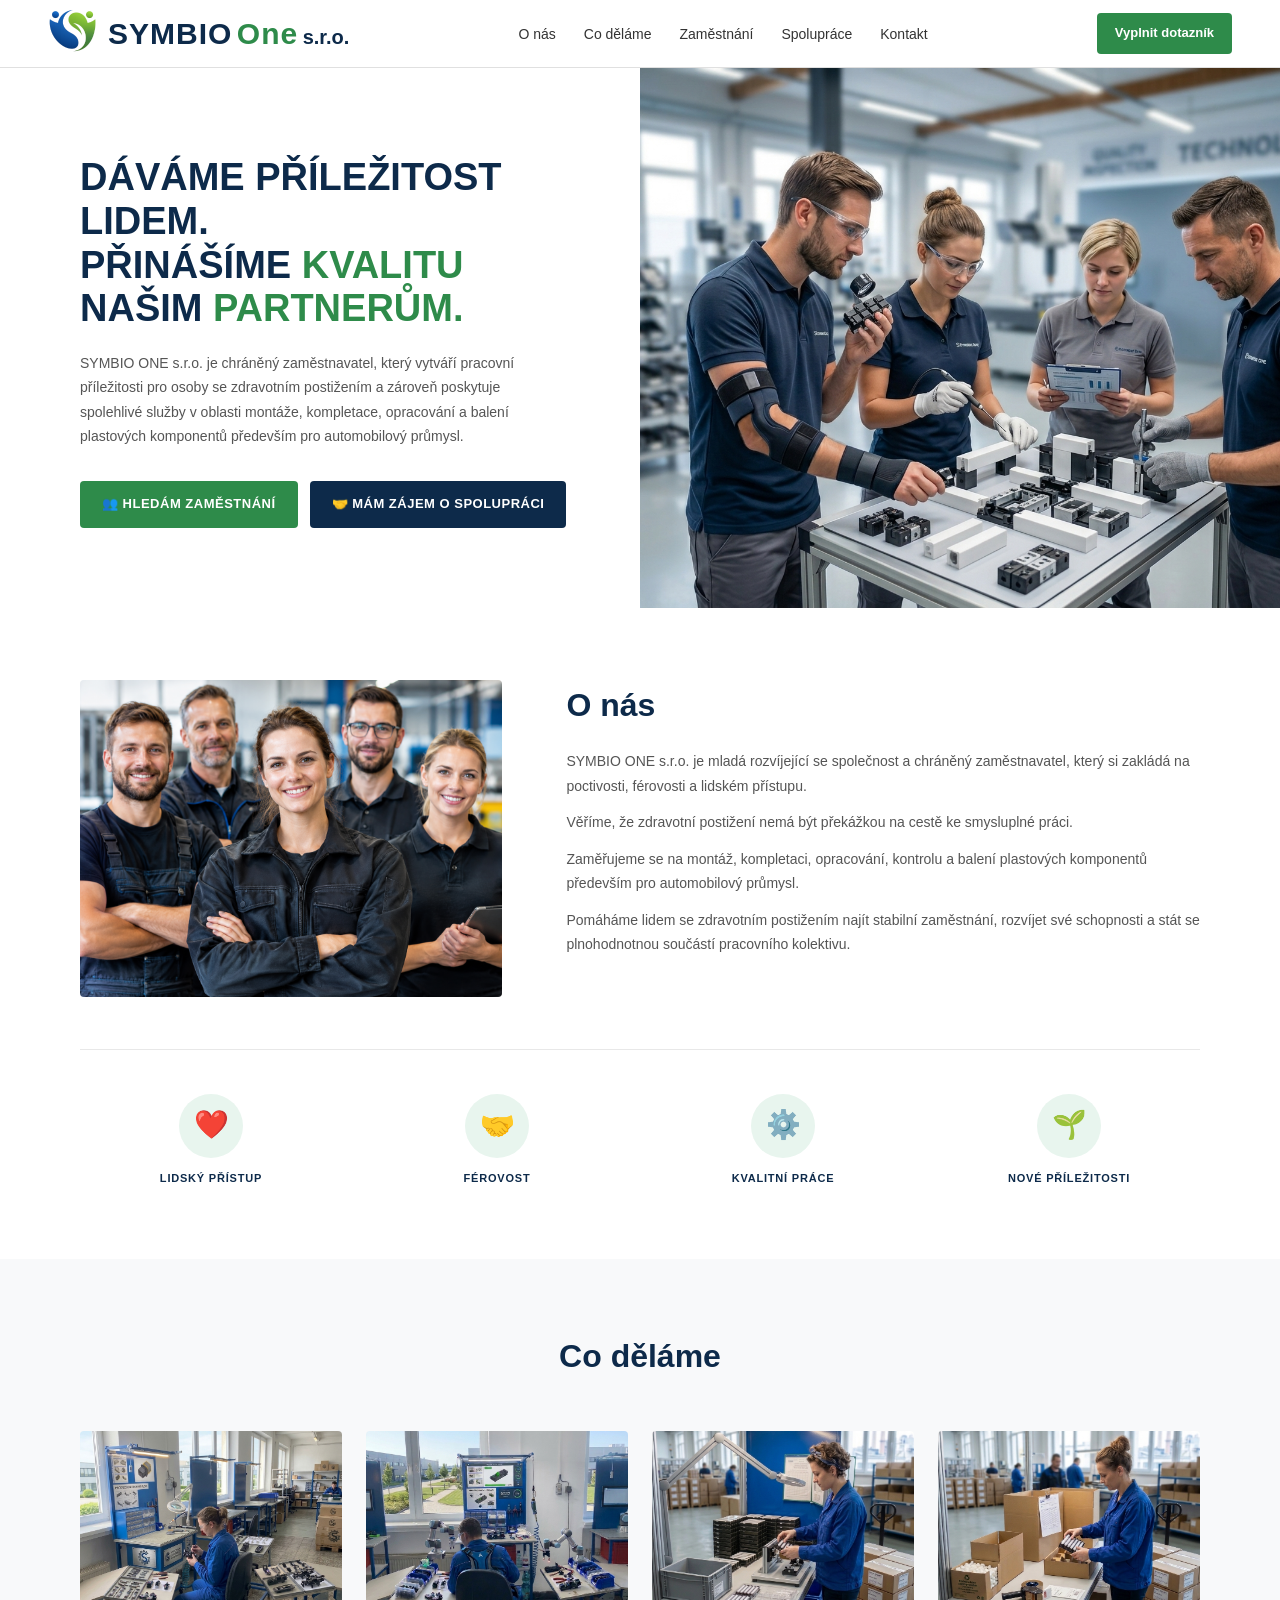
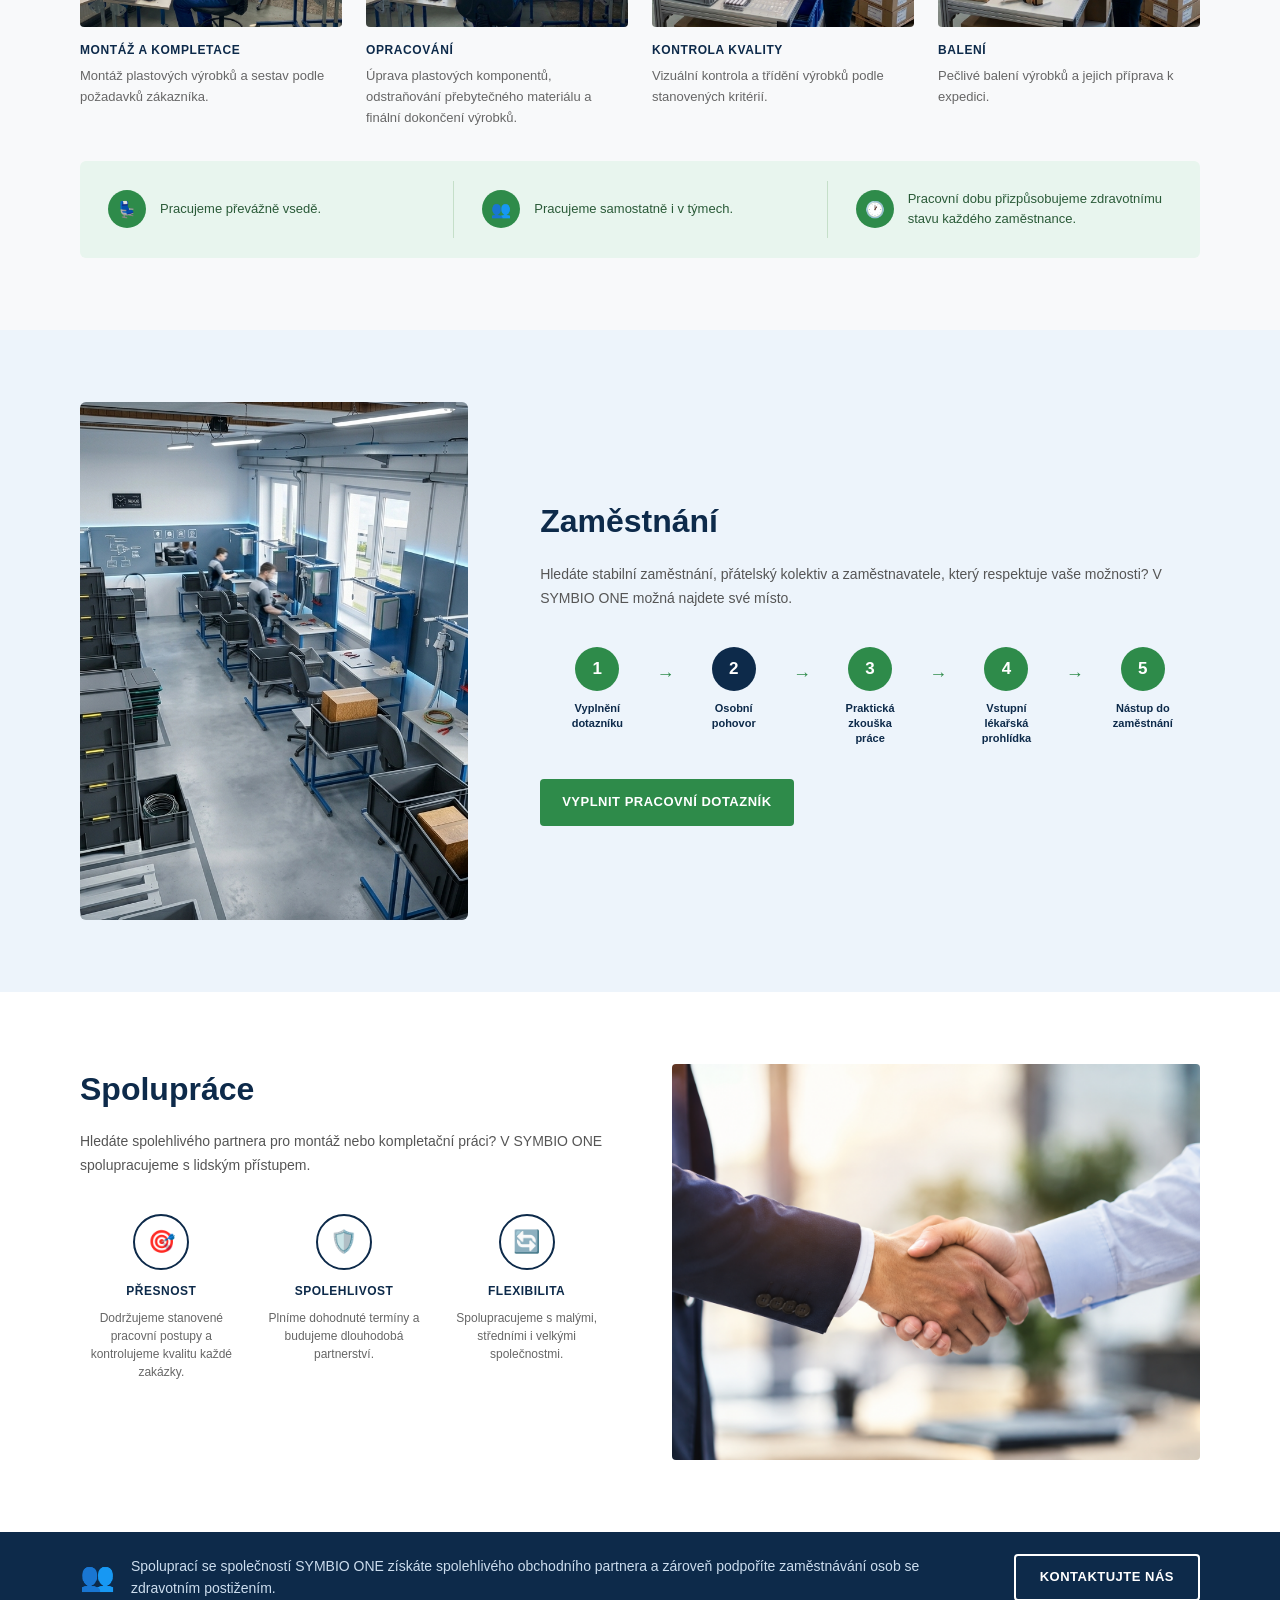
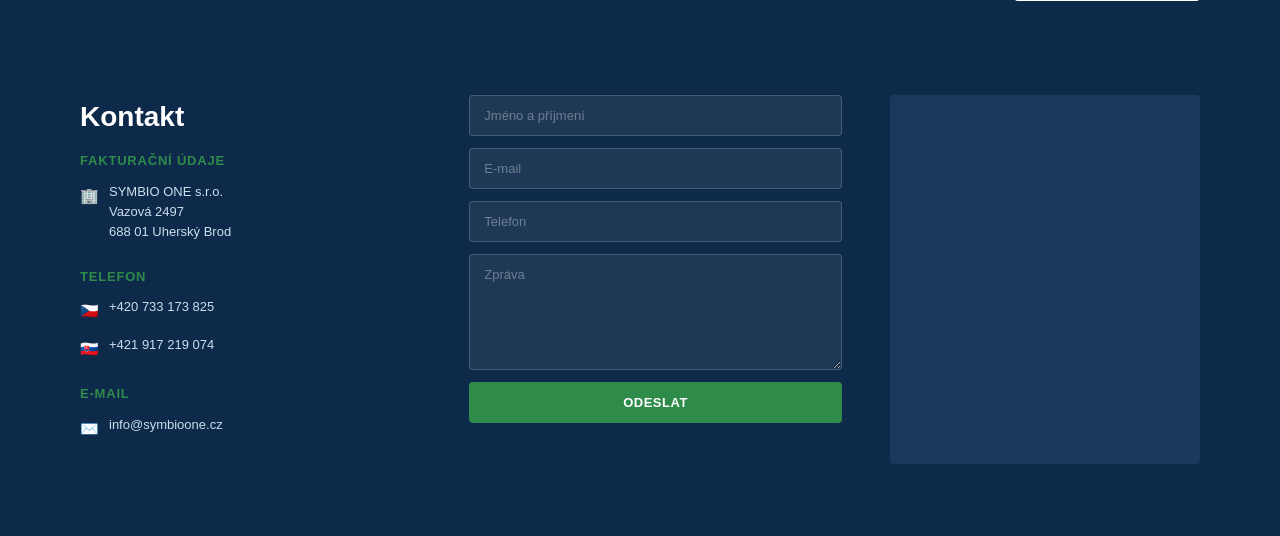
==== commit cface1c2: "new photos" ====
--- a/index.html
+++ b/index.html
@@ -46,7 +46,7 @@
             </div>
         </div>
         <div class="hero-right">
-            <img src="images/montaz.jfif" alt="Montáž plastových komponentů">
+            <img src="images/znevyhodneni.jfif" alt="Znevýhodnění pracovníci SYMBIO ONE">
         </div>
     </section>
 
@@ -54,7 +54,7 @@
     <section id="onas">
         <div class="onas-inner">
             <div class="onas-photo">
-                <img src="images/kontrola.jfif" alt="Kontrola kvality plastových komponentů">
+                <img src="images/onas.png" alt="O nás SYMBIO ONE">
             </div>
             <div class="onas-text">
                 <h2>O nás</h2>
@@ -139,7 +139,7 @@
     <!-- ZAMĚSTNÁNÍ -->
     <section id="zamestnanie">
         <div class="zamestnanie-photo">
-            <img src="images/opracovani.jfif" alt="Opracování plastových komponentů">
+            <img src="images/dielna.jfif" alt="Zaměstnanci při práci v provozu">
         </div>
         <div class="zamestnanie-content">
             <h2>Zaměstnání</h2>
@@ -201,7 +201,7 @@
                 </div>
             </div>
             <div class="spolupraca-photo">
-                <img src="images/baleni.jfif" alt="Balení plastových komponentů">
+                <img src="images/spoluprace.png" alt="Obchodní partneři při podání rukou">
             </div>
         </div>
         <div class="spolupraca-bar">
